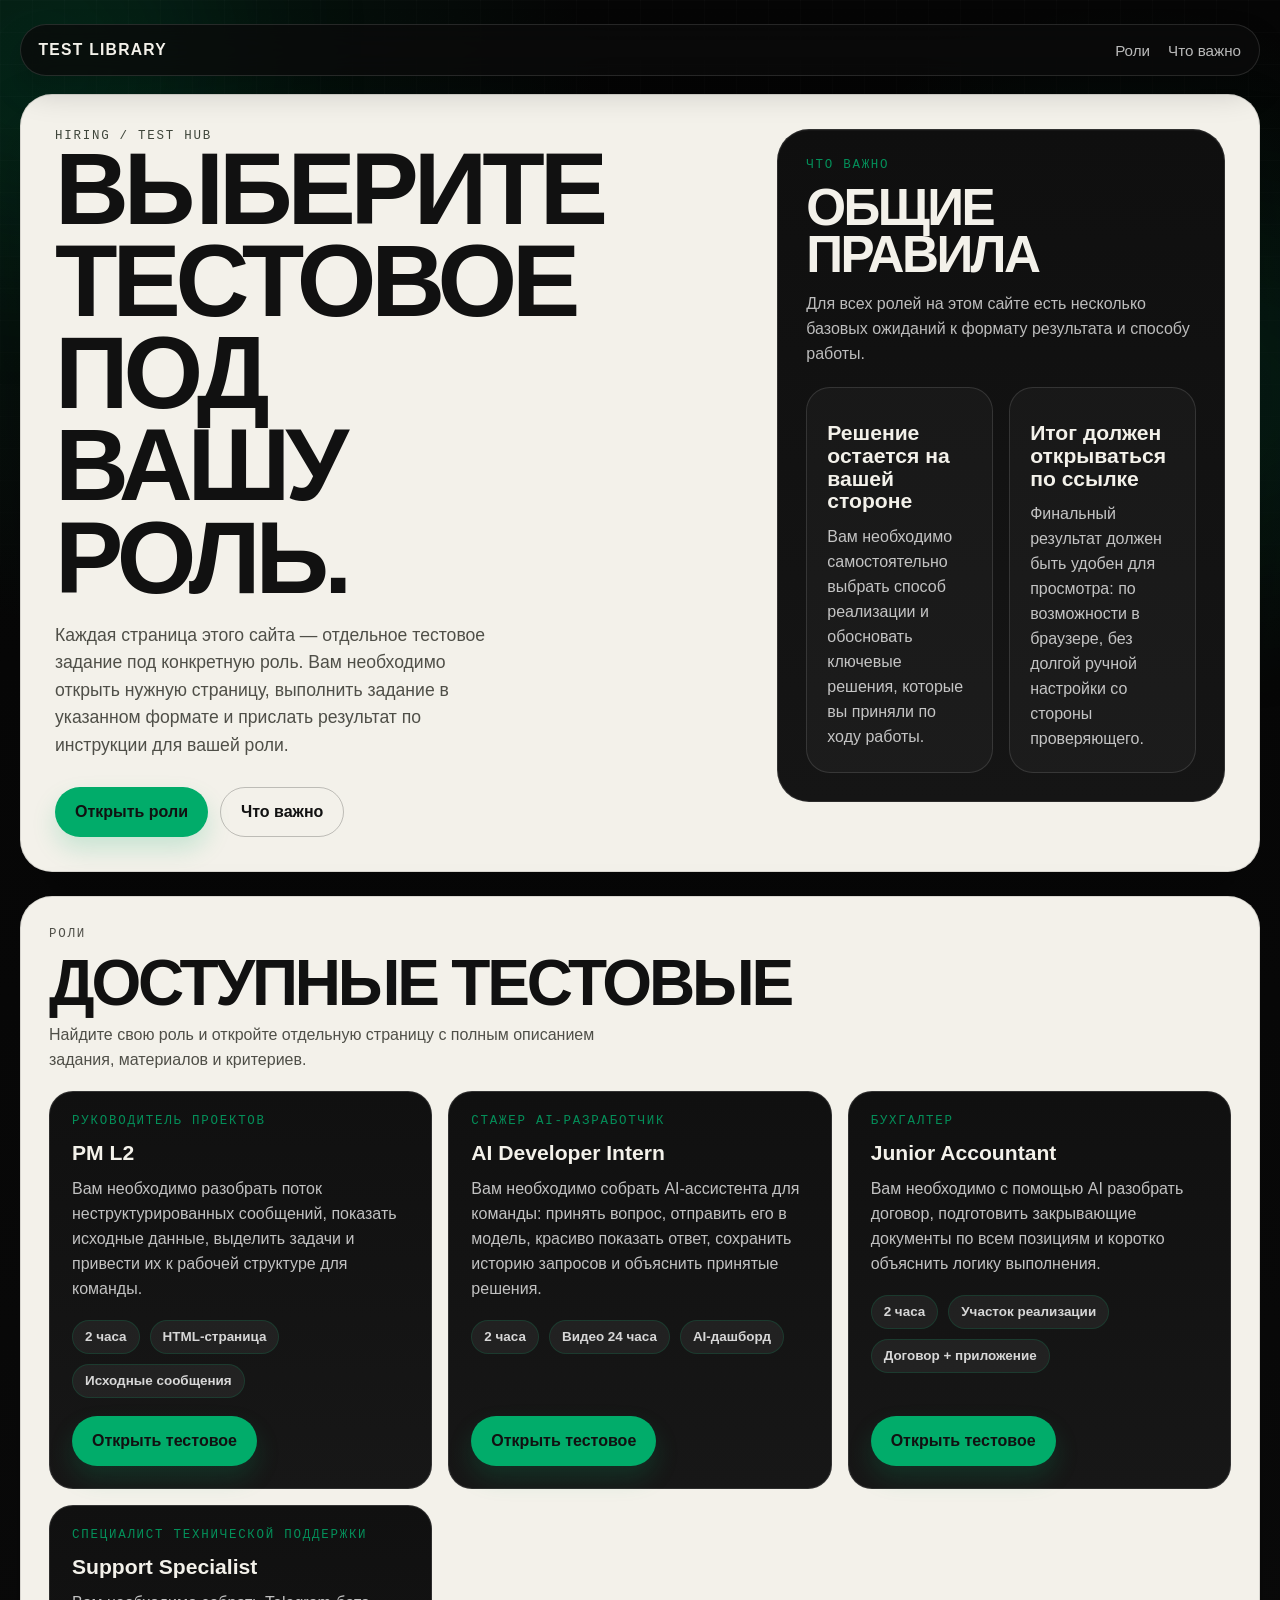
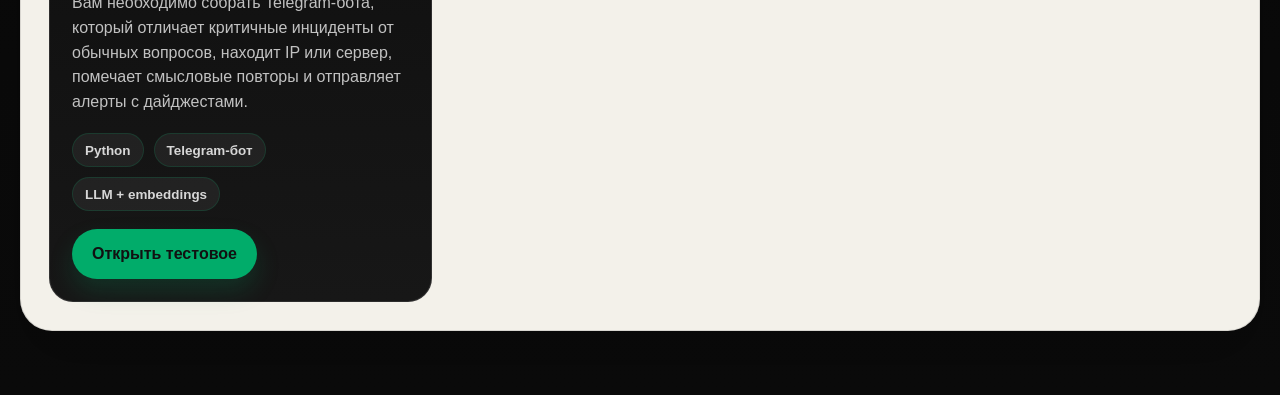
==== Тестовое для Руководителя проектов/index.html @ d26cb38a "Add support specialist test task" ====
<!DOCTYPE html>
<html lang="ru">
  <head>
    <meta charset="UTF-8" />
    <meta name="viewport" content="width=device-width, initial-scale=1.0" />
    <meta
      name="robots"
      content="noindex, nofollow, noarchive, nosnippet, noimageindex"
    />
    <meta
      name="googlebot"
      content="noindex, nofollow, noarchive, nosnippet, noimageindex"
    />
    <title>Тестовые задания</title>
    <link rel="stylesheet" href="./styles.css" />
  </head>
  <body>
    <div class="background-orb orb-left"></div>
    <div class="background-orb orb-right"></div>

    <main class="page">
      <header class="topbar">
        <a class="brand" href="./index.html">
          <span class="brand-text">Test Library</span>
        </a>
        <nav class="topnav">
          <a href="#roles">Роли</a>
          <a href="#notes">Что важно</a>
        </nav>
      </header>

      <section id="top" class="hero home-hero">
        <div class="hero-copy">
          <p class="eyebrow">Hiring / Test Hub</p>
          <h1 class="hero-title-balance">Выберите тестовое под вашу роль.</h1>
          <p class="lead">
            Каждая страница этого сайта — отдельное тестовое задание под
            конкретную роль. Вам необходимо открыть нужную страницу, выполнить
            задание в указанном формате и прислать результат по инструкции для
            вашей роли.
          </p>

          <div class="hero-actions">
            <a class="button button-primary" href="#roles">Открыть роли</a>
            <a class="button button-secondary" href="#notes">Что важно</a>
          </div>
        </div>

        <aside id="notes" class="hero-board home-rules">
          <div class="home-rules-shell">
            <p class="eyebrow">Что важно</p>
            <h2>Общие правила</h2>
            <p class="home-rules-copy">
              Для всех ролей на этом сайте есть несколько базовых ожиданий к
              формату результата и способу работы.
            </p>

            <div class="note-grid home-rules-grid">
              <article class="note-card home-rules-card">
                <h3>Решение остается на вашей стороне</h3>
                <p>
                  Вам необходимо самостоятельно выбрать способ реализации и
                  обосновать ключевые решения, которые вы приняли по ходу
                  работы.
                </p>
              </article>
              <article class="note-card home-rules-card">
                <h3>Итог должен открываться по ссылке</h3>
                <p>
                  Финальный результат должен быть удобен для просмотра: по
                  возможности в браузере, без долгой ручной настройки со
                  стороны проверяющего.
                </p>
              </article>
            </div>
          </div>
        </aside>
      </section>

      <section id="roles" class="section-shell">
        <div class="section-copy">
          <p class="eyebrow">Роли</p>
          <h2>Доступные тестовые</h2>
          <p>
            Найдите свою роль и откройте отдельную страницу с полным описанием
            задания, материалов и критериев.
          </p>
        </div>

        <div class="collection-grid">
          <article class="role-card">
            <p class="panel-kicker">Руководитель проектов</p>
            <h3>PM L2</h3>
            <p class="role-copy">
              Вам необходимо разобрать поток неструктурированных сообщений,
              показать исходные данные, выделить задачи и привести их к рабочей
              структуре для команды.
            </p>
            <div class="role-meta">
              <span class="role-chip">2 часа</span>
              <span class="role-chip">HTML-страница</span>
              <span class="role-chip">Исходные сообщения</span>
            </div>
            <div class="role-links">
              <a class="button button-primary" href="./project-manager.html">
                Открыть тестовое
              </a>
            </div>
          </article>

          <article class="role-card">
            <p class="panel-kicker">Стажер AI-разработчик</p>
            <h3>AI Developer Intern</h3>
            <p class="role-copy">
              Вам необходимо собрать AI-ассистента для команды: принять вопрос,
              отправить его в модель, красиво показать ответ, сохранить историю
              запросов и объяснить принятые решения.
            </p>
            <div class="role-meta">
              <span class="role-chip">2 часа</span>
              <span class="role-chip">Видео 24 часа</span>
              <span class="role-chip">AI-дашборд</span>
            </div>
            <div class="role-links">
              <a class="button button-primary" href="./ai-developer-intern.html">
                Открыть тестовое
              </a>
            </div>
          </article>

          <article class="role-card">
            <p class="panel-kicker">Бухгалтер</p>
            <h3>Junior Accountant</h3>
            <p class="role-copy">
              Вам необходимо с помощью AI разобрать договор, подготовить
              закрывающие документы по всем позициям и коротко объяснить
              логику выполнения.
            </p>
            <div class="role-meta">
              <span class="role-chip">2 часа</span>
              <span class="role-chip">Участок реализации</span>
              <span class="role-chip">Договор + приложение</span>
            </div>
            <div class="role-links">
              <a class="button button-primary" href="./accountant-junior.html">
                Открыть тестовое
              </a>
            </div>
          </article>

          <article class="role-card">
            <p class="panel-kicker">Специалист технической поддержки</p>
            <h3>Support Specialist</h3>
            <p class="role-copy">
              Вам необходимо собрать Telegram-бота, который отличает критичные
              инциденты от обычных вопросов, находит IP или сервер, помечает
              смысловые повторы и отправляет алерты с дайджестами.
            </p>
            <div class="role-meta">
              <span class="role-chip">Python</span>
              <span class="role-chip">Telegram-бот</span>
              <span class="role-chip">LLM + embeddings</span>
            </div>
            <div class="role-links">
              <a class="button button-primary" href="./support-specialist.html">
                Открыть тестовое
              </a>
            </div>
          </article>
        </div>
      </section>

    </main>
  </body>
</html>
---- Тестовое для Руководителя проектов/styles.css ----
:root {
  --bg: #070707;
  --bg-soft: #101010;
  --surface: #f3f1ea;
  --surface-strong: #fffdf8;
  --ink: #111111;
  --muted: #4f4f48;
  --line: rgba(17, 17, 17, 0.12);
  --line-strong: rgba(17, 17, 17, 0.24);
  --green: #01ac6a;
  --green-strong: #018f58;
  --green-soft: rgba(1, 172, 106, 0.14);
  --green-ink: #041911;
  --dark-card: #111111;
  --dark-card-2: #181818;
  --dark-line: rgba(255, 255, 255, 0.12);
  --dark-muted: rgba(255, 255, 255, 0.72);
  --shadow: 0 28px 60px rgba(0, 0, 0, 0.22);
  --radius-xl: 32px;
  --radius-lg: 24px;
  --radius-md: 18px;
  --font-sans: "Avenir Next Condensed", "Avenir Next", "Helvetica Neue", sans-serif;
  --font-display: "Arial Narrow", "Avenir Next Condensed", "Helvetica Neue", sans-serif;
  --font-mono: "SFMono-Regular", "SF Mono", Menlo, Consolas, monospace;
}

* {
  box-sizing: border-box;
}

html {
  scroll-behavior: smooth;
}

body {
  position: relative;
  margin: 0;
  overflow-x: hidden;
  font-family: var(--font-sans);
  color: var(--surface);
  background:
    radial-gradient(circle at 10% 8%, rgba(1, 172, 106, 0.12), transparent 22%),
    radial-gradient(circle at 88% 18%, rgba(1, 172, 106, 0.1), transparent 18%),
    linear-gradient(180deg, #050505 0%, #0b0b0b 100%);
}

body::before {
  content: "";
  position: fixed;
  inset: 0;
  background-image:
    linear-gradient(rgba(255, 255, 255, 0.03) 1px, transparent 1px),
    linear-gradient(90deg, rgba(255, 255, 255, 0.03) 1px, transparent 1px);
  background-size: 32px 32px;
  mask-image: linear-gradient(180deg, rgba(0, 0, 0, 0.55), transparent 95%);
  pointer-events: none;
}

.background-orb {
  position: fixed;
  z-index: 0;
  width: 360px;
  height: 360px;
  border-radius: 50%;
  filter: blur(90px);
  pointer-events: none;
  opacity: 0.55;
}

.orb-left {
  top: -120px;
  left: -140px;
  background: rgba(1, 172, 106, 0.22);
}

.orb-right {
  right: -120px;
  top: 220px;
  background: rgba(1, 172, 106, 0.14);
}

.page {
  position: relative;
  z-index: 1;
  width: min(1240px, calc(100% - 32px));
  margin: 0 auto;
  padding: 24px 0 64px;
}

.topbar {
  display: flex;
  align-items: center;
  justify-content: space-between;
  gap: 20px;
  padding: 16px 18px;
  position: sticky;
  top: 16px;
  z-index: 5;
  border: 1px solid var(--dark-line);
  border-radius: 999px;
  background: rgba(10, 10, 10, 0.8);
  backdrop-filter: blur(14px);
  box-shadow: 0 16px 32px rgba(0, 0, 0, 0.18);
}

.brand {
  display: inline-flex;
  align-items: center;
  gap: 10px;
  color: var(--surface);
  text-decoration: none;
  font-weight: 800;
  font-size: 0.98rem;
  letter-spacing: 0.08em;
  text-transform: uppercase;
}

.brand-text {
  white-space: nowrap;
}

.topnav {
  display: flex;
  flex-wrap: wrap;
  gap: 18px;
}

.topnav a {
  color: rgba(255, 255, 255, 0.72);
  text-decoration: none;
  font-size: 0.95rem;
}

.topnav a:hover {
  color: var(--surface);
}

.home-hero {
  grid-template-columns: minmax(0, 1.02fr) minmax(340px, 0.98fr);
  align-items: start;
}

.home-hero .hero-copy {
  max-width: 760px;
}

.home-hero h1 {
  max-width: 10ch;
  font-size: clamp(3rem, 5.2vw, 5rem);
  line-height: 0.95;
}

.home-hero .lead {
  max-width: 46ch;
}

.home-rules {
  align-content: start;
}

.home-rules-shell {
  padding: 28px;
  border-radius: var(--radius-xl);
  border: 1px solid var(--dark-line);
  background: linear-gradient(180deg, #0f0f0f, #151515);
  color: var(--surface);
  box-shadow: inset 0 1px 0 rgba(255, 255, 255, 0.03);
}

.home-rules-shell .eyebrow {
  color: rgba(1, 172, 106, 0.82);
}

.home-rules-shell h2 {
  margin: 12px 0 0;
  font-family: var(--font-display);
  font-size: clamp(2.4rem, 4vw, 4rem);
  line-height: 0.92;
  letter-spacing: -0.05em;
  text-transform: uppercase;
}

.home-rules-copy {
  max-width: 44ch;
  margin: 14px 0 0;
  color: rgba(255, 255, 255, 0.72);
  line-height: 1.56;
}

.home-rules-grid {
  grid-template-columns: 1fr;
  margin-top: 20px;
}

.home-rules-card {
  min-height: 0;
}

.ai-hero {
  grid-template-columns: minmax(0, 1.08fr) minmax(320px, 0.92fr);
  align-items: start;
}

.accountant-hero {
  grid-template-columns: 1fr;
  align-items: start;
}

.pm-hero {
  grid-template-columns: minmax(0, 1.08fr) minmax(320px, 0.92fr);
  align-items: start;
}

.pm-hero .hero-copy {
  max-width: 860px;
}

.pm-hero h1 {
  max-width: 8.5ch;
  font-size: clamp(3.4rem, 7vw, 5.9rem);
}

.pm-hero .lead {
  max-width: 54ch;
}

.pm-hero .hero-board {
  align-content: start;
}

.ai-hero .hero-copy {
  max-width: 860px;
}

.accountant-hero .hero-copy {
  max-width: 980px;
}

.ai-hero h1 {
  max-width: 11ch;
  font-size: clamp(3.4rem, 7vw, 5.8rem);
}

.accountant-hero h1 {
  max-width: 10.5ch;
  font-size: clamp(3.3rem, 6.8vw, 5.7rem);
}

.ai-hero .lead {
  max-width: 54ch;
}

.accountant-hero .lead {
  max-width: 60ch;
}

.ai-hero .hero-board {
  align-content: start;
}

.hero,
.section-shell {
  border-radius: var(--radius-xl);
  border: 1px solid var(--line);
  background: var(--surface);
  color: var(--ink);
  box-shadow: var(--shadow);
}

.hero {
  display: grid;
  grid-template-columns: minmax(0, 1.22fr) minmax(300px, 0.78fr);
  gap: 22px;
  padding: 34px;
  margin-top: 18px;
}

.eyebrow,
.panel-kicker,
.metric-label,
.issue-index,
.board-label {
  margin: 0;
  font-family: var(--font-mono);
  font-size: 0.78rem;
  letter-spacing: 0.14em;
  text-transform: uppercase;
  color: #3f463b;
}

.hero h1,
.section-copy h2,
.board-card h2 {
  margin: 0;
  font-family: var(--font-display);
  font-weight: 900;
  letter-spacing: -0.05em;
  text-wrap: balance;
}

.hero h1 {
  max-width: 9ch;
  font-size: clamp(3.7rem, 8vw, 6.6rem);
  line-height: 0.9;
  text-transform: uppercase;
}

.hero-title-balance {
  text-wrap: balance;
}

.hero-title-balance br {
  display: block;
}

.nowrap {
  white-space: nowrap;
}

.lead,
.section-copy p,
.board-copy,
.metric-copy,
.issue-copy,
.flow-copy,
.message-card p {
  color: var(--muted);
  line-height: 1.56;
}

.lead {
  max-width: 58ch;
  margin: 18px 0 0;
  font-size: 1.1rem;
}

.hero-actions {
  display: flex;
  flex-wrap: wrap;
  gap: 12px;
  margin-top: 28px;
}

.button {
  display: inline-flex;
  align-items: center;
  justify-content: center;
  min-height: 50px;
  padding: 0 20px;
  border-radius: 999px;
  text-decoration: none;
  font-weight: 800;
  transition: transform 160ms ease, background 160ms ease, color 160ms ease;
}

.button:hover {
  transform: translateY(-1px);
}

.button-primary {
  background: var(--green);
  color: var(--ink);
  box-shadow: 0 12px 24px rgba(1, 172, 106, 0.18);
}

.button-secondary {
  border: 1px solid var(--line-strong);
  color: var(--ink);
  background: transparent;
}

.hero-metrics {
  display: grid;
  grid-template-columns: repeat(3, minmax(0, 1fr));
  gap: 12px;
  margin-top: 28px;
}

.metric-card {
  min-height: 148px;
  padding: 16px;
  border-radius: var(--radius-lg);
  border: 1px solid var(--dark-line);
  background: linear-gradient(180deg, var(--dark-card) 0%, var(--dark-card-2) 100%);
  color: var(--surface);
}

.metric-label {
  color: rgba(255, 255, 255, 0.52);
}

.metric-value {
  margin: 12px 0 0;
  font-family: var(--font-display);
  font-size: 2.6rem;
  line-height: 1;
  letter-spacing: -0.05em;
}

.metric-copy {
  margin: 12px 0 0;
  color: var(--dark-muted);
  font-size: 0.95rem;
}

.hero-board,
.board-stack {
  display: grid;
  gap: 14px;
}

.board-card {
  padding: 20px;
  border-radius: var(--radius-lg);
  border: 1px solid var(--line);
  background: var(--surface-strong);
}

.board-card h2 {
  margin-top: 12px;
  font-size: clamp(1.8rem, 3vw, 2.4rem);
  line-height: 0.98;
}

.board-card-accent {
  border-color: rgba(1, 172, 106, 0.4);
  background:
    linear-gradient(180deg, rgba(1, 172, 106, 0.22), rgba(1, 172, 106, 0.04)),
    var(--surface-strong);
}

.board-card-inverse {
  border-color: var(--dark-line);
  background: linear-gradient(180deg, #111111, #181818);
  color: var(--surface);
}

.board-card-inverse .board-label {
  color: rgba(1, 172, 106, 0.84);
}

.board-card-inverse .board-copy {
  color: rgba(255, 255, 255, 0.82);
}

.board-copy-strong {
  margin: 12px 0 0;
  font-size: 1.08rem;
}

.section-shell {
  margin-top: 24px;
  padding: 28px;
}

.section-copy {
  display: grid;
  gap: 10px;
  margin-bottom: 18px;
}

.section-copy h2 {
  font-size: clamp(2.4rem, 5vw, 4.4rem);
  line-height: 0.92;
  text-transform: uppercase;
}

.section-copy p {
  max-width: 68ch;
  margin: 0;
}

.issue-grid,
.flow-grid,
.message-list {
  display: grid;
  gap: 16px;
}

.issue-grid {
  grid-template-columns: repeat(2, minmax(0, 1fr));
}

.collection-grid,
.capability-grid,
.stack-grid,
.score-grid,
.note-grid {
  display: grid;
  gap: 16px;
}

.collection-grid {
  grid-template-columns: repeat(auto-fit, minmax(320px, 1fr));
}

.role-card {
  display: flex;
  flex-direction: column;
  min-height: 320px;
  padding: 22px;
  border-radius: var(--radius-lg);
  border: 1px solid var(--dark-line);
  background: linear-gradient(180deg, #101010, #171717);
  color: var(--surface);
}

.role-card h3,
.stack-card h3,
.note-card h3,
.score-title {
  margin: 14px 0 0;
  font-size: 1.32rem;
  line-height: 1.08;
}

.role-copy,
.stack-card p,
.note-card p,
.score-copy,
.note-list {
  margin: 12px 0 0;
  color: rgba(255, 255, 255, 0.74);
  line-height: 1.56;
}

.role-meta,
.role-links {
  display: flex;
  flex-wrap: wrap;
  gap: 10px;
}

.role-meta {
  margin-top: 18px;
}

.role-links {
  margin-top: auto;
  padding-top: 18px;
}

.role-chip {
  display: inline-flex;
  align-items: center;
  min-height: 34px;
  padding: 0 12px;
  border-radius: 999px;
  border: 1px solid rgba(1, 172, 106, 0.18);
  background: rgba(255, 255, 255, 0.06);
  color: rgba(255, 255, 255, 0.82);
  font-size: 0.84rem;
  font-weight: 700;
}

.issue-card {
  min-height: 220px;
  padding: 20px;
  border-radius: var(--radius-lg);
  border: 1px solid var(--dark-line);
  background: linear-gradient(180deg, #101010, #171717);
  color: var(--surface);
}

.issue-index {
  color: rgba(1, 172, 106, 0.9);
}

.issue-title,
.flow-title {
  margin: 14px 0 0;
  font-size: 1.18rem;
  line-height: 1.16;
}

.issue-copy {
  margin: 10px 0 0;
  color: rgba(255, 255, 255, 0.74);
}

.flow-grid {
  grid-template-columns: repeat(auto-fit, minmax(220px, 1fr));
}

.flow-card {
  min-height: 220px;
  padding: 20px;
  border-radius: var(--radius-lg);
  border: 1px solid var(--line);
  background: var(--surface-strong);
}

.flow-step {
  display: inline-flex;
  align-items: center;
  justify-content: center;
  width: 42px;
  height: 42px;
  border-radius: 999px;
  background: var(--green);
  color: var(--green-ink);
  font-weight: 900;
}

.flow-copy {
  margin: 10px 0 0;
}

.demo-shell {
  background: linear-gradient(180deg, #0f0f0f, #151515);
  border-color: var(--dark-line);
  color: var(--surface);
}

.demo-shell .eyebrow {
  color: rgba(1, 172, 106, 0.82);
}

.demo-shell .section-copy p {
  color: rgba(255, 255, 255, 0.72);
}

.demo-column {
  padding: 20px;
  border-radius: var(--radius-lg);
  border: 1px solid var(--dark-line);
  background: rgba(255, 255, 255, 0.03);
}

.dataset-card {
  display: grid;
  grid-template-columns: minmax(0, 1fr) auto;
  align-items: end;
  gap: 20px;
  margin-bottom: 16px;
  padding: 20px;
  border-radius: var(--radius-lg);
  border: 1px solid var(--dark-line);
  background: rgba(255, 255, 255, 0.04);
}

.dataset-copy {
  display: grid;
  gap: 8px;
  min-width: 0;
}

.dataset-copy h3 {
  margin: 0;
  font-size: 1.28rem;
  color: var(--surface);
}

.dataset-copy p {
  margin: 0;
}

.dataset-copy p:last-child {
  color: rgba(255, 255, 255, 0.72);
}

.dataset-links {
  display: flex;
  flex-wrap: wrap;
  gap: 12px;
  justify-content: flex-end;
}

.dataset-link {
  display: inline-flex;
  align-items: center;
  min-height: 44px;
  padding: 0 16px;
  border-radius: 999px;
  border: 1px solid rgba(1, 172, 106, 0.22);
  background: rgba(1, 172, 106, 0.12);
  color: var(--surface);
  text-decoration: none;
  font-weight: 800;
}

.dataset-link:hover {
  background: rgba(1, 172, 106, 0.22);
}

.capability-grid {
  grid-template-columns: repeat(2, minmax(0, 1fr));
}

.stack-grid,
.note-grid {
  grid-template-columns: repeat(2, minmax(0, 1fr));
}

.stack-card,
.note-card {
  min-height: 220px;
  padding: 20px;
  border-radius: var(--radius-lg);
}

.stack-card {
  border: 1px solid var(--line);
  background: var(--surface-strong);
  color: var(--ink);
}

.stack-card p {
  color: var(--muted);
}

.note-card {
  border: 1px solid var(--dark-line);
  background: rgba(255, 255, 255, 0.03);
  color: var(--surface);
}

.note-list {
  padding-left: 18px;
}

.score-grid {
  grid-template-columns: repeat(3, minmax(0, 1fr));
}

.score-card {
  min-height: 220px;
  padding: 20px;
  border-radius: var(--radius-lg);
  border: 1px solid var(--dark-line);
  background: linear-gradient(180deg, #101010, #171717);
  color: var(--surface);
}

.score-points {
  margin: 0;
  font-family: var(--font-display);
  font-size: 3rem;
  line-height: 0.95;
  letter-spacing: -0.05em;
}

.panel-head {
  padding-bottom: 14px;
  border-bottom: 1px solid rgba(255, 255, 255, 0.08);
}

.panel-kicker {
  color: rgba(1, 172, 106, 0.82);
}

.panel-head h3 {
  margin: 8px 0 0;
  font-size: 1.28rem;
  color: var(--surface);
}

.message-list {
  margin-top: 18px;
}

.message-card {
  padding: 18px;
  border-radius: var(--radius-md);
  border: 1px solid rgba(1, 172, 106, 0.14);
  background: rgba(255, 255, 255, 0.96);
  color: var(--ink);
}

.message-top {
  display: flex;
  align-items: center;
  justify-content: space-between;
  gap: 12px;
}

.message-index {
  display: inline-flex;
  align-items: center;
  justify-content: center;
  width: 34px;
  height: 34px;
  border-radius: 999px;
  background: var(--green);
  color: var(--green-ink);
  font-weight: 900;
}

.message-badge {
  display: inline-flex;
  align-items: center;
  min-height: 32px;
  padding: 0 10px;
  border-radius: 999px;
  background: rgba(1, 172, 106, 0.14);
  color: #0d5a3d;
  font-size: 0.82rem;
  font-weight: 800;
}

.message-card p {
  margin: 12px 0 0;
}

#timebox {
  position: relative;
  overflow: hidden;
}

#timebox::before {
  content: "";
  position: absolute;
  inset: 0 auto 0 0;
  width: 10px;
  background: linear-gradient(180deg, var(--green), #2bdc98);
}

@media (max-width: 1100px) {
  .hero,
  .flow-grid {
    grid-template-columns: 1fr;
  }

  .issue-grid {
    grid-template-columns: 1fr 1fr;
  }

  .collection-grid,
  .score-grid {
    grid-template-columns: 1fr 1fr;
  }

  .hero h1 {
    max-width: none;
  }
}

@media (max-width: 760px) {
  .page {
    width: min(100% - 20px, 1240px);
    padding-top: 16px;
  }

  .topbar {
    flex-direction: column;
    align-items: flex-start;
    border-radius: 28px;
  }

  .topnav {
    gap: 12px;
  }

  .hero,
  .section-shell {
    padding: 20px;
  }

  .collection-grid,
  .capability-grid,
  .stack-grid,
  .score-grid,
  .note-grid,
  .issue-grid {
    grid-template-columns: 1fr;
  }

  .dataset-card {
    grid-template-columns: 1fr;
    align-items: flex-start;
  }

  .hero-metrics,
  .flow-grid {
    grid-template-columns: 1fr;
  }

  .hero h1,
  .section-copy h2 {
    font-size: clamp(2.4rem, 11vw, 4rem);
  }

  .nowrap {
    white-space: normal;
  }
}
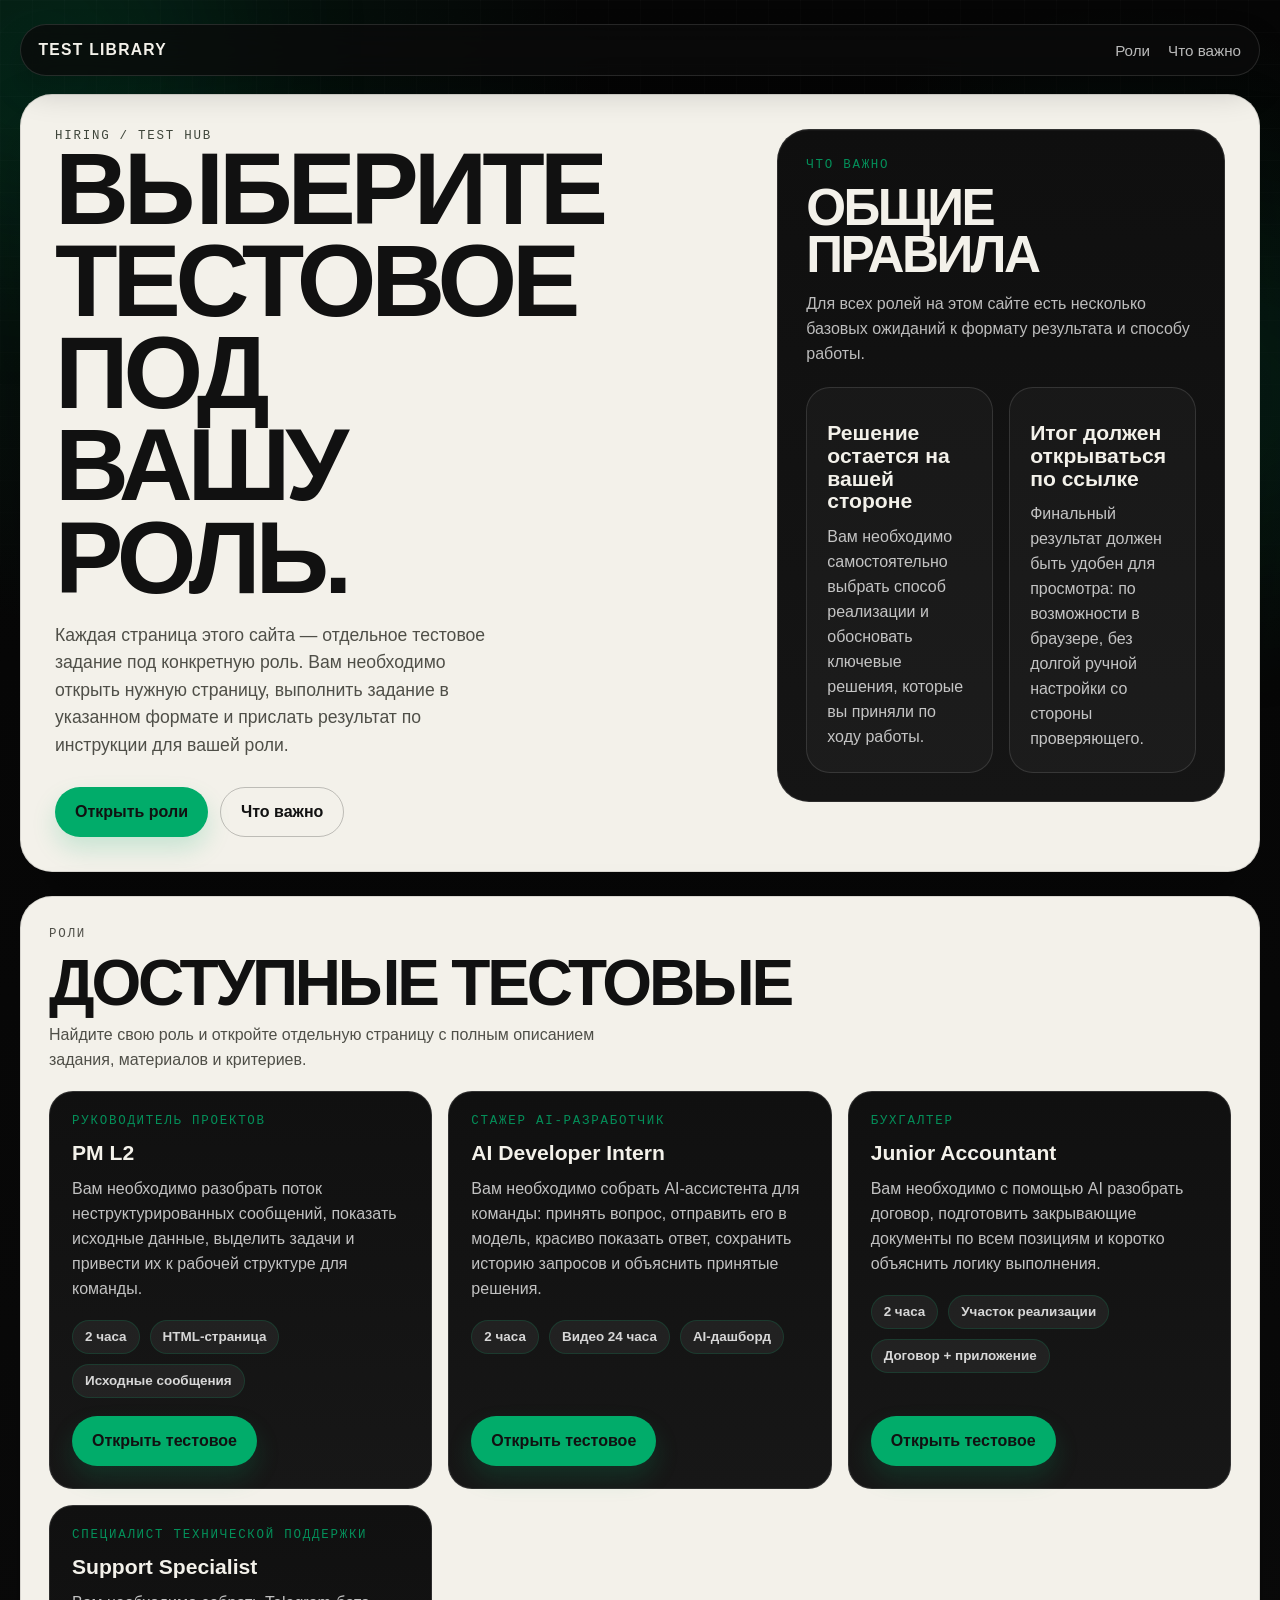
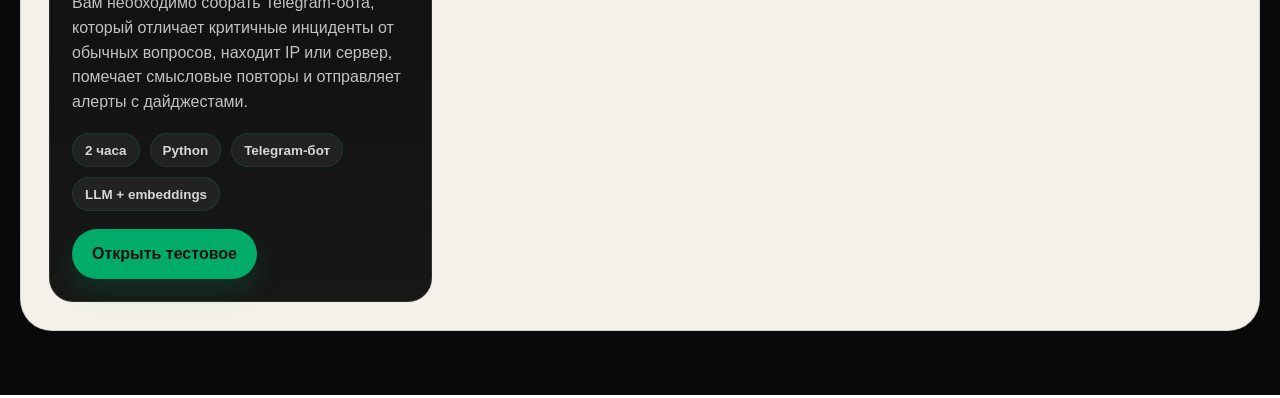
==== commit 719269b3: "Add support task timebox" ====
--- a/Тестовое для Руководителя проектов/index.html
+++ b/Тестовое для Руководителя проектов/index.html
@@ -157,6 +157,7 @@
               смысловые повторы и отправляет алерты с дайджестами.
             </p>
             <div class="role-meta">
+              <span class="role-chip">2 часа</span>
               <span class="role-chip">Python</span>
               <span class="role-chip">Telegram-бот</span>
               <span class="role-chip">LLM + embeddings</span>
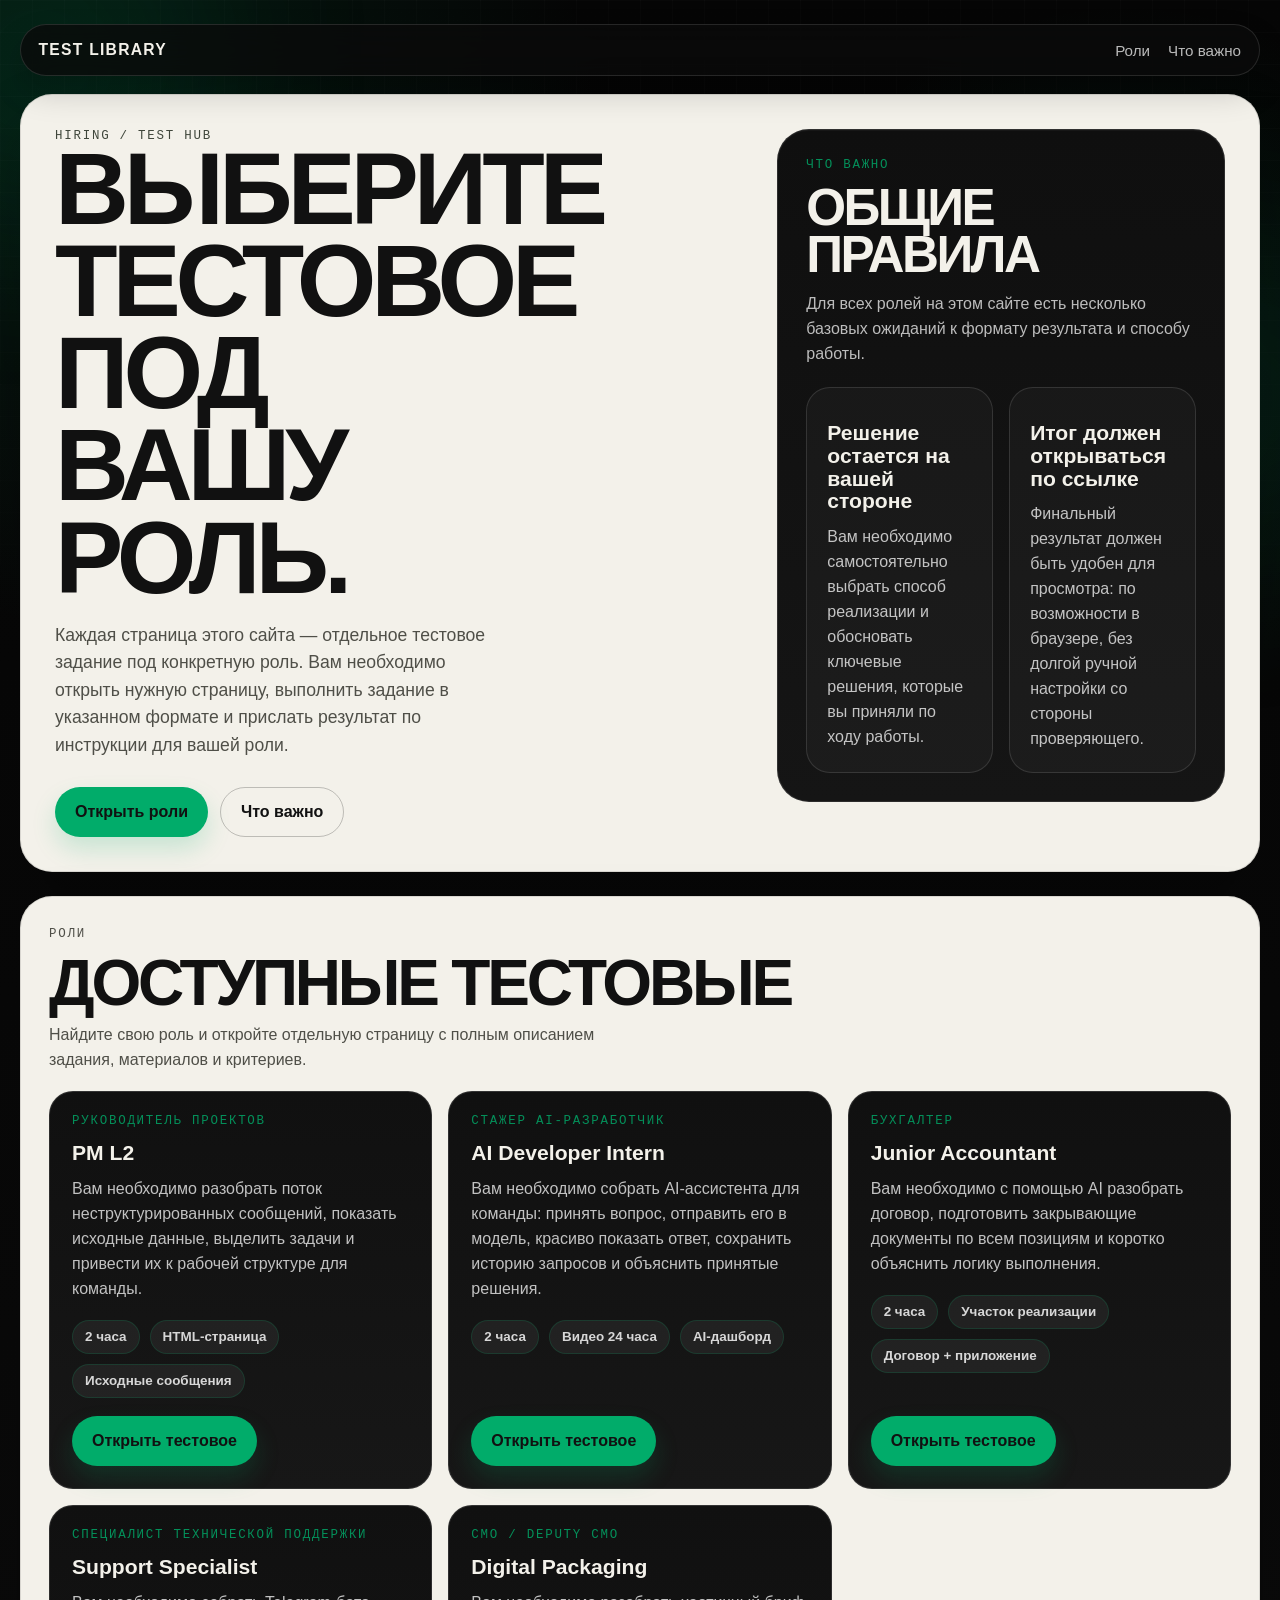
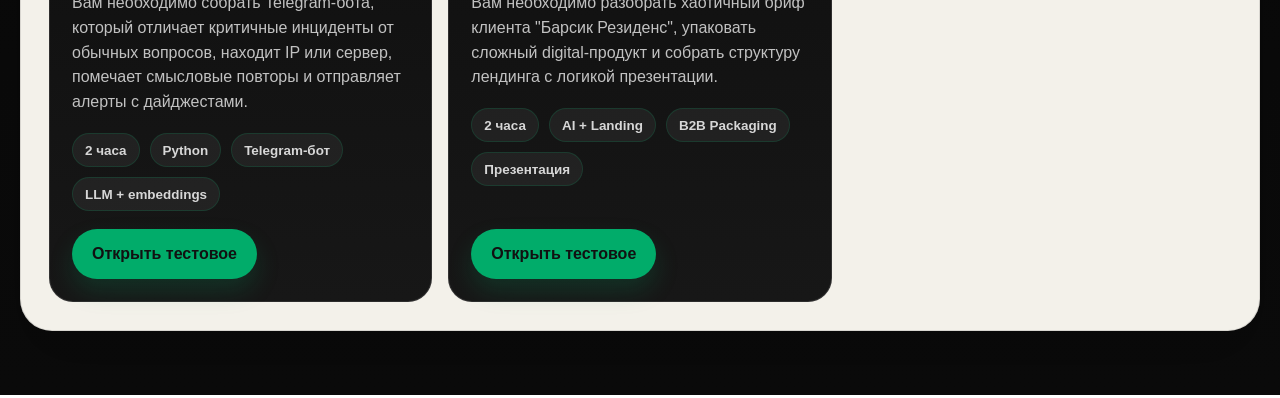
==== commit 5410a398: "Add CMO digital packaging test task" ====
--- a/Тестовое для Руководителя проектов/index.html
+++ b/Тестовое для Руководителя проектов/index.html
@@ -168,6 +168,27 @@
               </a>
             </div>
           </article>
+
+          <article class="role-card">
+            <p class="panel-kicker">CMO / Deputy CMO</p>
+            <h3>Digital Packaging</h3>
+            <p class="role-copy">
+              Вам необходимо разобрать хаотичный бриф клиента "Барсик
+              Резиденс", упаковать сложный digital-продукт и собрать структуру
+              лендинга с логикой презентации.
+            </p>
+            <div class="role-meta">
+              <span class="role-chip">2 часа</span>
+              <span class="role-chip">AI + Landing</span>
+              <span class="role-chip">B2B Packaging</span>
+              <span class="role-chip">Презентация</span>
+            </div>
+            <div class="role-links">
+              <a class="button button-primary" href="./cmo-digital-packaging.html">
+                Открыть тестовое
+              </a>
+            </div>
+          </article>
         </div>
       </section>
 
--- a/Тестовое для Руководителя проектов/styles.css
+++ b/Тестовое для Руководителя проектов/styles.css
@@ -254,6 +254,18 @@
   max-width: 60ch;
 }
 
+.cmo-hero .hero-copy {
+  max-width: 1060px;
+}
+
+.cmo-hero h1 {
+  max-width: 11ch;
+}
+
+.cmo-hero .hero-metrics {
+  grid-template-columns: repeat(2, minmax(0, 1fr));
+}
+
 .ai-hero .hero-board {
   align-content: start;
 }
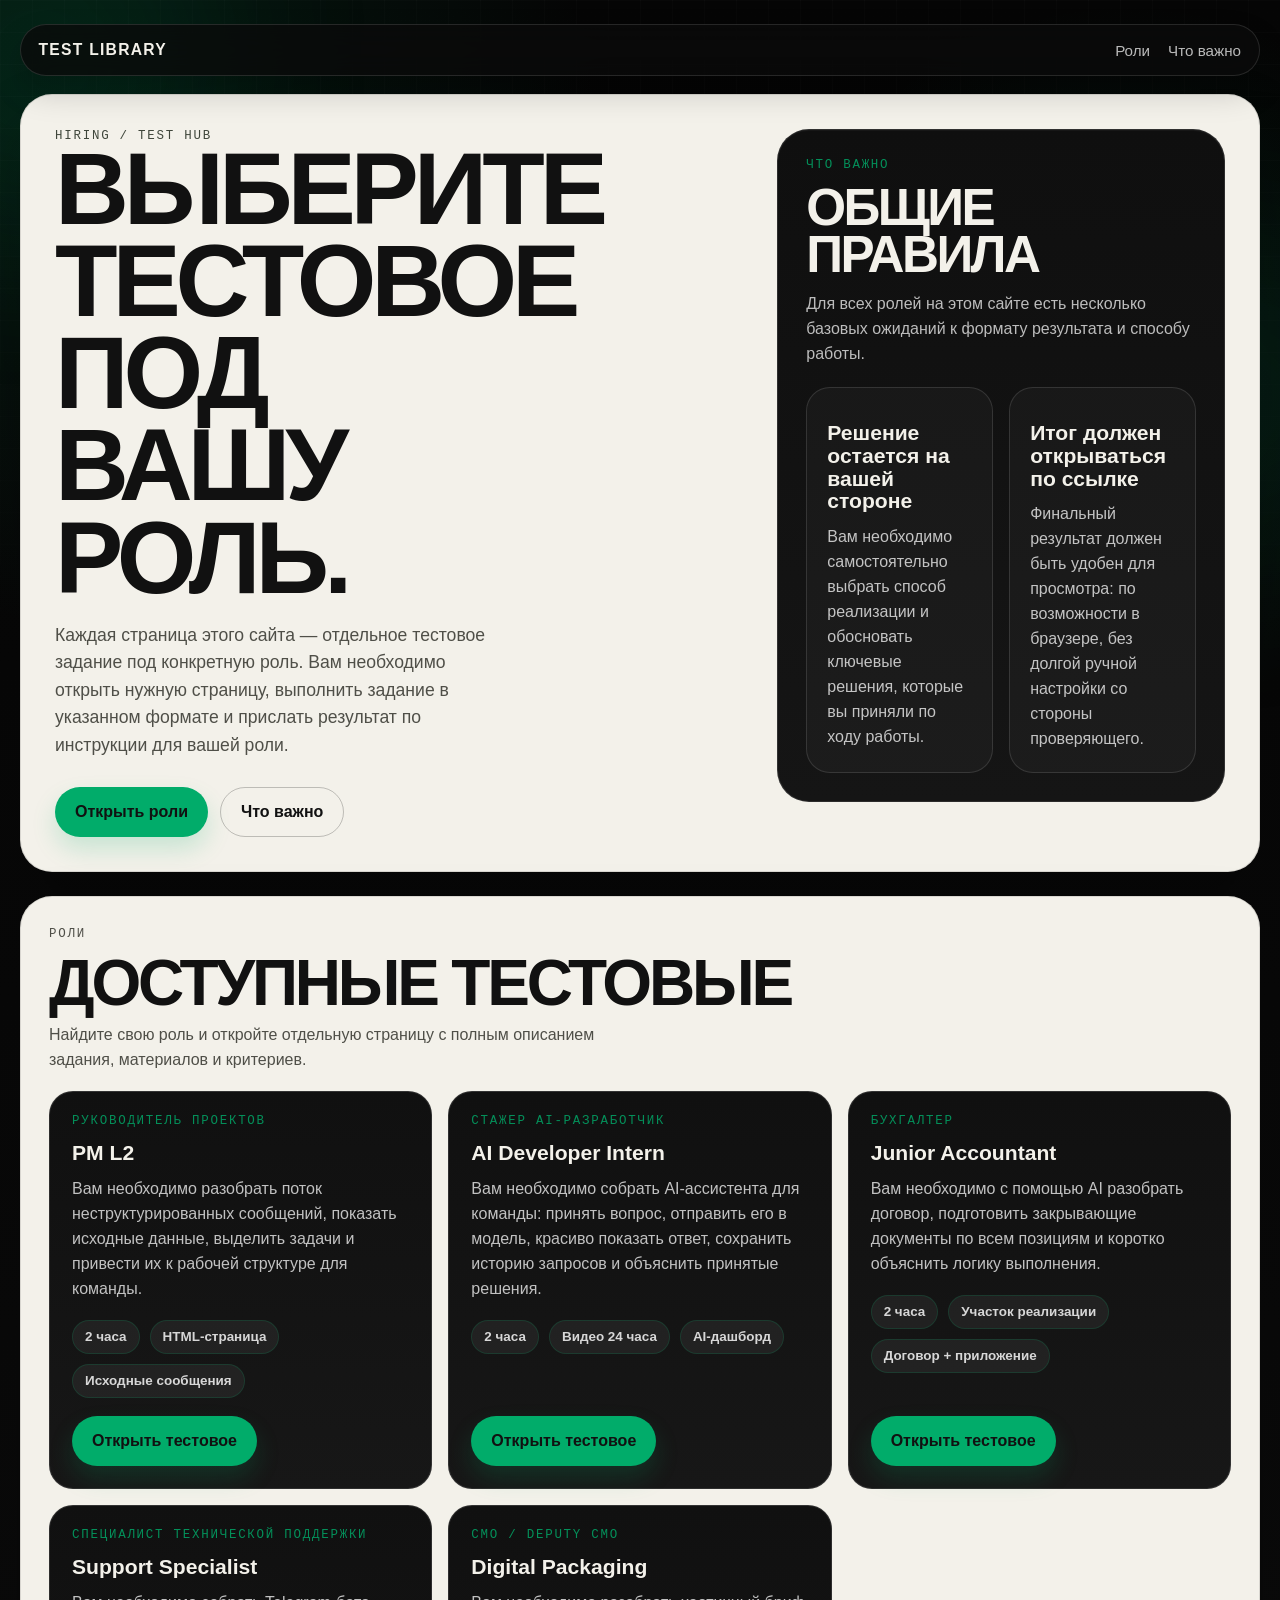
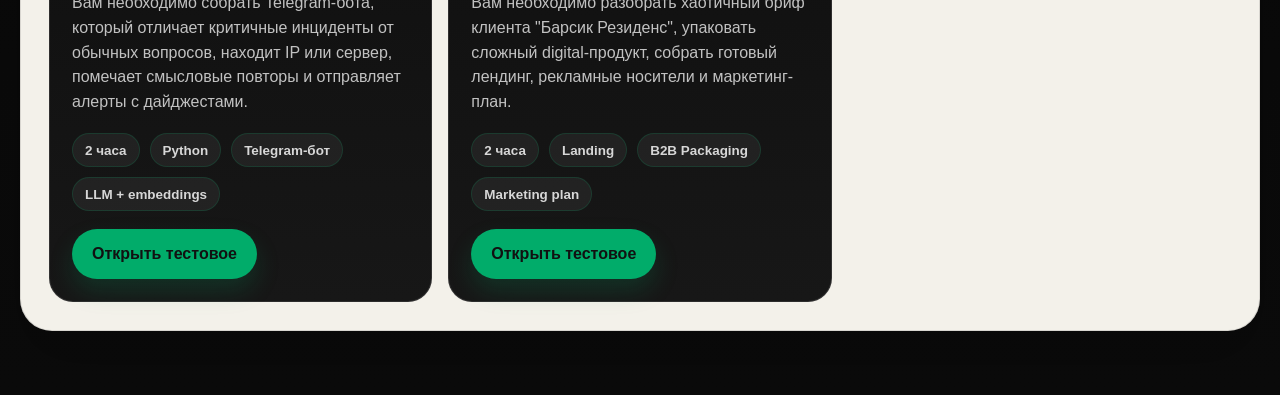
==== commit 74653872: "Refine CMO assignment outputs" ====
--- a/Тестовое для Руководителя проектов/index.html
+++ b/Тестовое для Руководителя проектов/index.html
@@ -174,14 +174,14 @@
             <h3>Digital Packaging</h3>
             <p class="role-copy">
               Вам необходимо разобрать хаотичный бриф клиента "Барсик
-              Резиденс", упаковать сложный digital-продукт и собрать структуру
-              лендинга с логикой презентации.
+              Резиденс", упаковать сложный digital-продукт, собрать готовый
+              лендинг, рекламные носители и маркетинг-план.
             </p>
             <div class="role-meta">
               <span class="role-chip">2 часа</span>
-              <span class="role-chip">AI + Landing</span>
+              <span class="role-chip">Landing</span>
               <span class="role-chip">B2B Packaging</span>
-              <span class="role-chip">Презентация</span>
+              <span class="role-chip">Marketing plan</span>
             </div>
             <div class="role-links">
               <a class="button button-primary" href="./cmo-digital-packaging.html">
--- a/Тестовое для Руководителя проектов/styles.css
+++ b/Тестовое для Руководителя проектов/styles.css
@@ -258,8 +258,11 @@
   max-width: 1060px;
 }
 
-.cmo-hero h1 {
-  max-width: 11ch;
+.cmo-hero h1,
+.hero-title-cmo {
+  max-width: 13ch;
+  font-size: clamp(3rem, 6vw, 5.4rem);
+  line-height: 0.93;
 }
 
 .cmo-hero .hero-metrics {
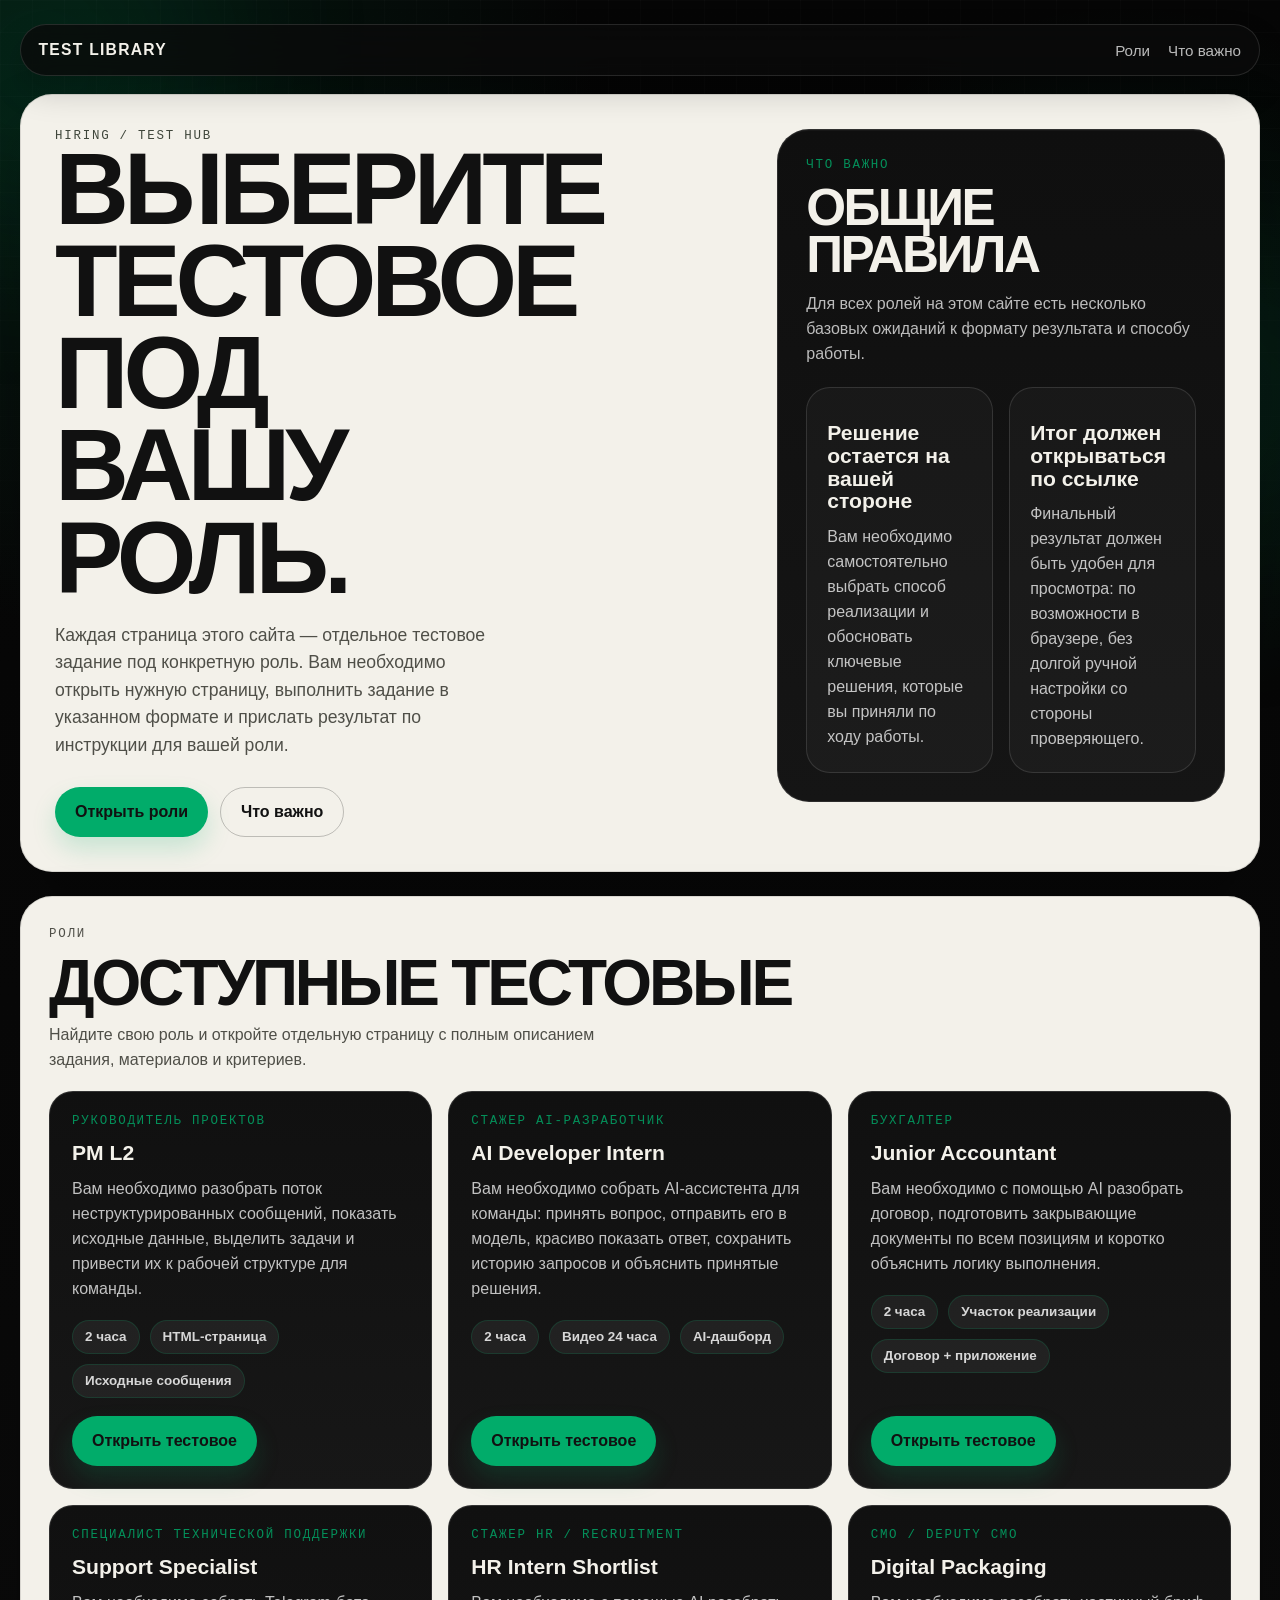
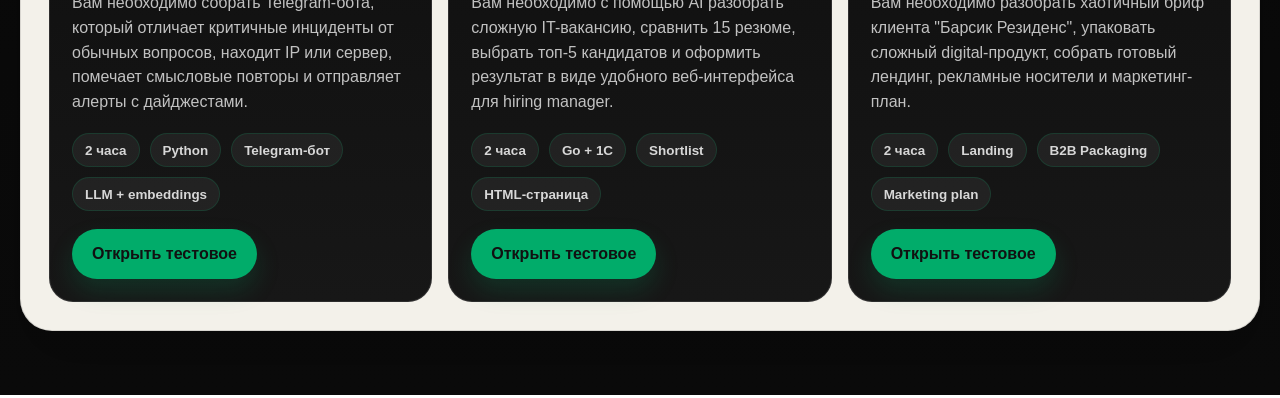
==== commit 817e1ad2: "Add HR intern recruitment test" ====
--- a/Тестовое для Руководителя проектов/index.html
+++ b/Тестовое для Руководителя проектов/index.html
@@ -169,6 +169,28 @@
             </div>
           </article>
 
+
+          <article class="role-card">
+            <p class="panel-kicker">Стажер HR / Recruitment</p>
+            <h3>HR Intern Shortlist</h3>
+            <p class="role-copy">
+              Вам необходимо с помощью AI разобрать сложную IT-вакансию,
+              сравнить 15 резюме, выбрать топ-5 кандидатов и оформить результат
+              в виде удобного веб-интерфейса для hiring manager.
+            </p>
+            <div class="role-meta">
+              <span class="role-chip">2 часа</span>
+              <span class="role-chip">Go + 1С</span>
+              <span class="role-chip">Shortlist</span>
+              <span class="role-chip">HTML-страница</span>
+            </div>
+            <div class="role-links">
+              <a class="button button-primary" href="./hr-intern-recruitment.html">
+                Открыть тестовое
+              </a>
+            </div>
+          </article>
+
           <article class="role-card">
             <p class="panel-kicker">CMO / Deputy CMO</p>
             <h3>Digital Packaging</h3>
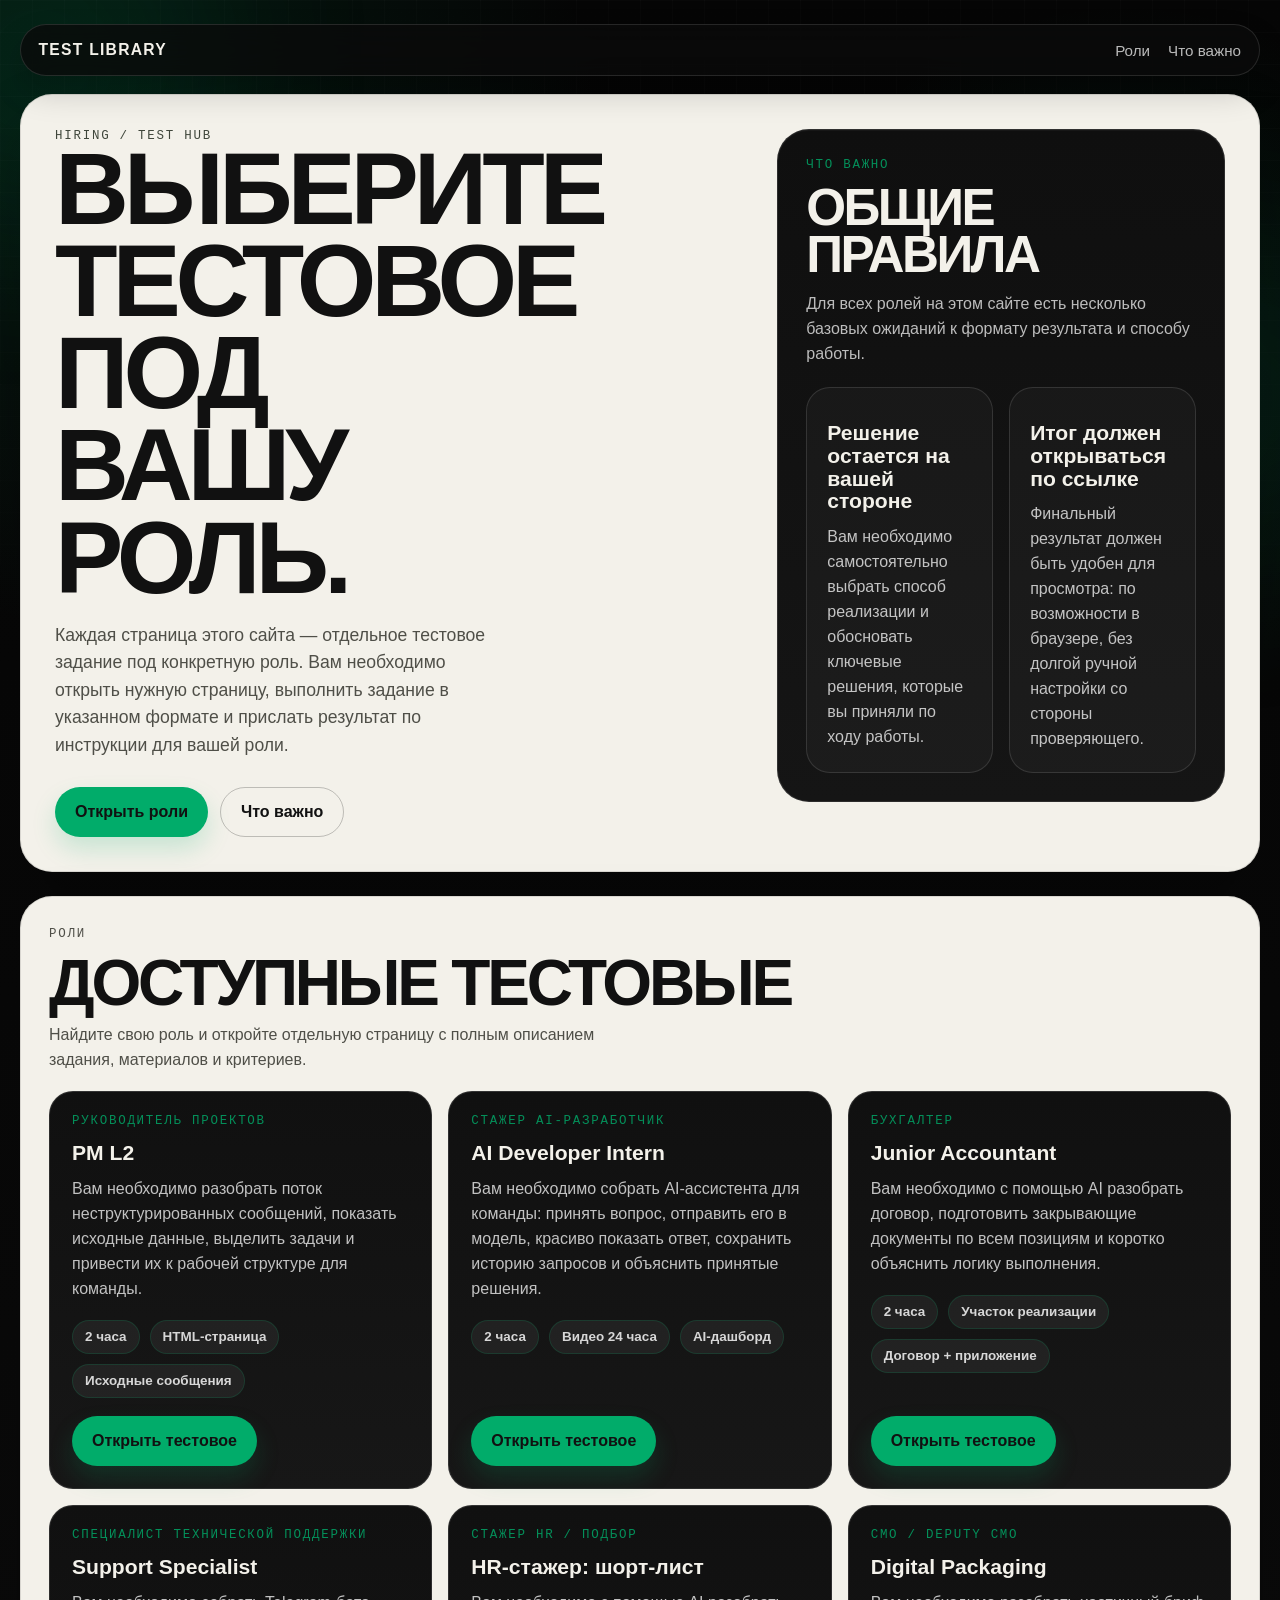
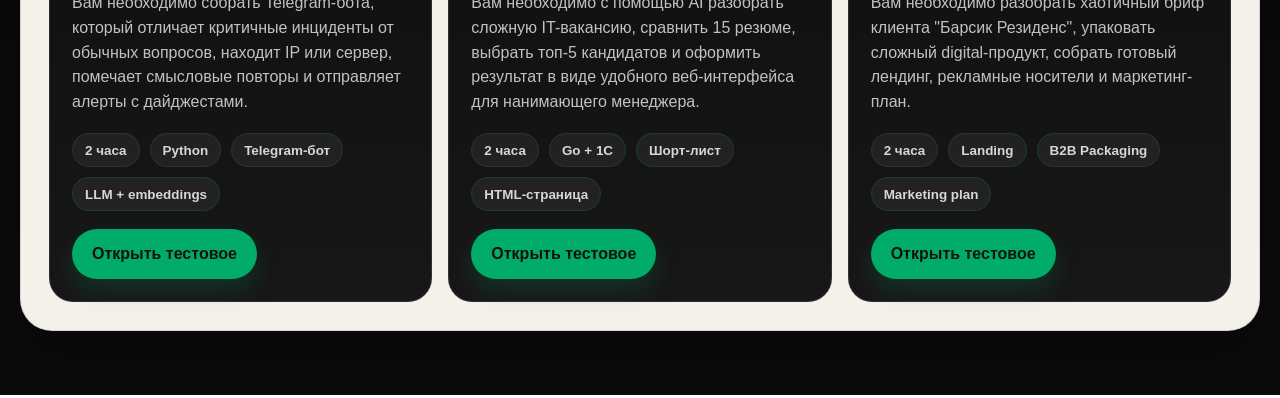
==== commit b953fe1d: "Fix HR intern test layout and wording" ====
--- a/Тестовое для Руководителя проектов/index.html
+++ b/Тестовое для Руководителя проектов/index.html
@@ -171,17 +171,17 @@
 
 
           <article class="role-card">
-            <p class="panel-kicker">Стажер HR / Recruitment</p>
-            <h3>HR Intern Shortlist</h3>
+            <p class="panel-kicker">Стажер HR / подбор</p>
+            <h3>HR-стажер: шорт-лист</h3>
             <p class="role-copy">
               Вам необходимо с помощью AI разобрать сложную IT-вакансию,
               сравнить 15 резюме, выбрать топ-5 кандидатов и оформить результат
-              в виде удобного веб-интерфейса для hiring manager.
+              в виде удобного веб-интерфейса для нанимающего менеджера.
             </p>
             <div class="role-meta">
               <span class="role-chip">2 часа</span>
               <span class="role-chip">Go + 1С</span>
-              <span class="role-chip">Shortlist</span>
+              <span class="role-chip">Шорт-лист</span>
               <span class="role-chip">HTML-страница</span>
             </div>
             <div class="role-links">
--- a/Тестовое для Руководителя проектов/styles.css
+++ b/Тестовое для Руководителя проектов/styles.css
@@ -899,3 +899,49 @@
     white-space: normal;
   }
 }
+
+
+.hr-hero .hero-copy {
+  max-width: 1120px;
+}
+
+.hr-hero h1,
+.hr-hero-title {
+  max-width: 13.5ch;
+  font-size: clamp(3rem, 5.4vw, 5.1rem);
+  line-height: 0.96;
+  letter-spacing: -0.055em;
+}
+
+.hr-task-grid {
+  grid-template-columns: repeat(2, minmax(360px, 1fr));
+}
+
+.hr-task-grid .flow-card {
+  min-height: 0;
+}
+
+.hr-task-grid .flow-card h3 {
+  max-width: 18ch;
+}
+
+.hr-task-grid .flow-card p {
+  max-width: 38ch;
+}
+
+@media (max-width: 900px) {
+  .hr-hero h1,
+  .hr-hero-title {
+    max-width: 11ch;
+    font-size: clamp(2.65rem, 11vw, 4.2rem);
+  }
+
+  .hr-task-grid {
+    grid-template-columns: 1fr;
+  }
+
+  .hr-task-grid .flow-card h3,
+  .hr-task-grid .flow-card p {
+    max-width: none;
+  }
+}
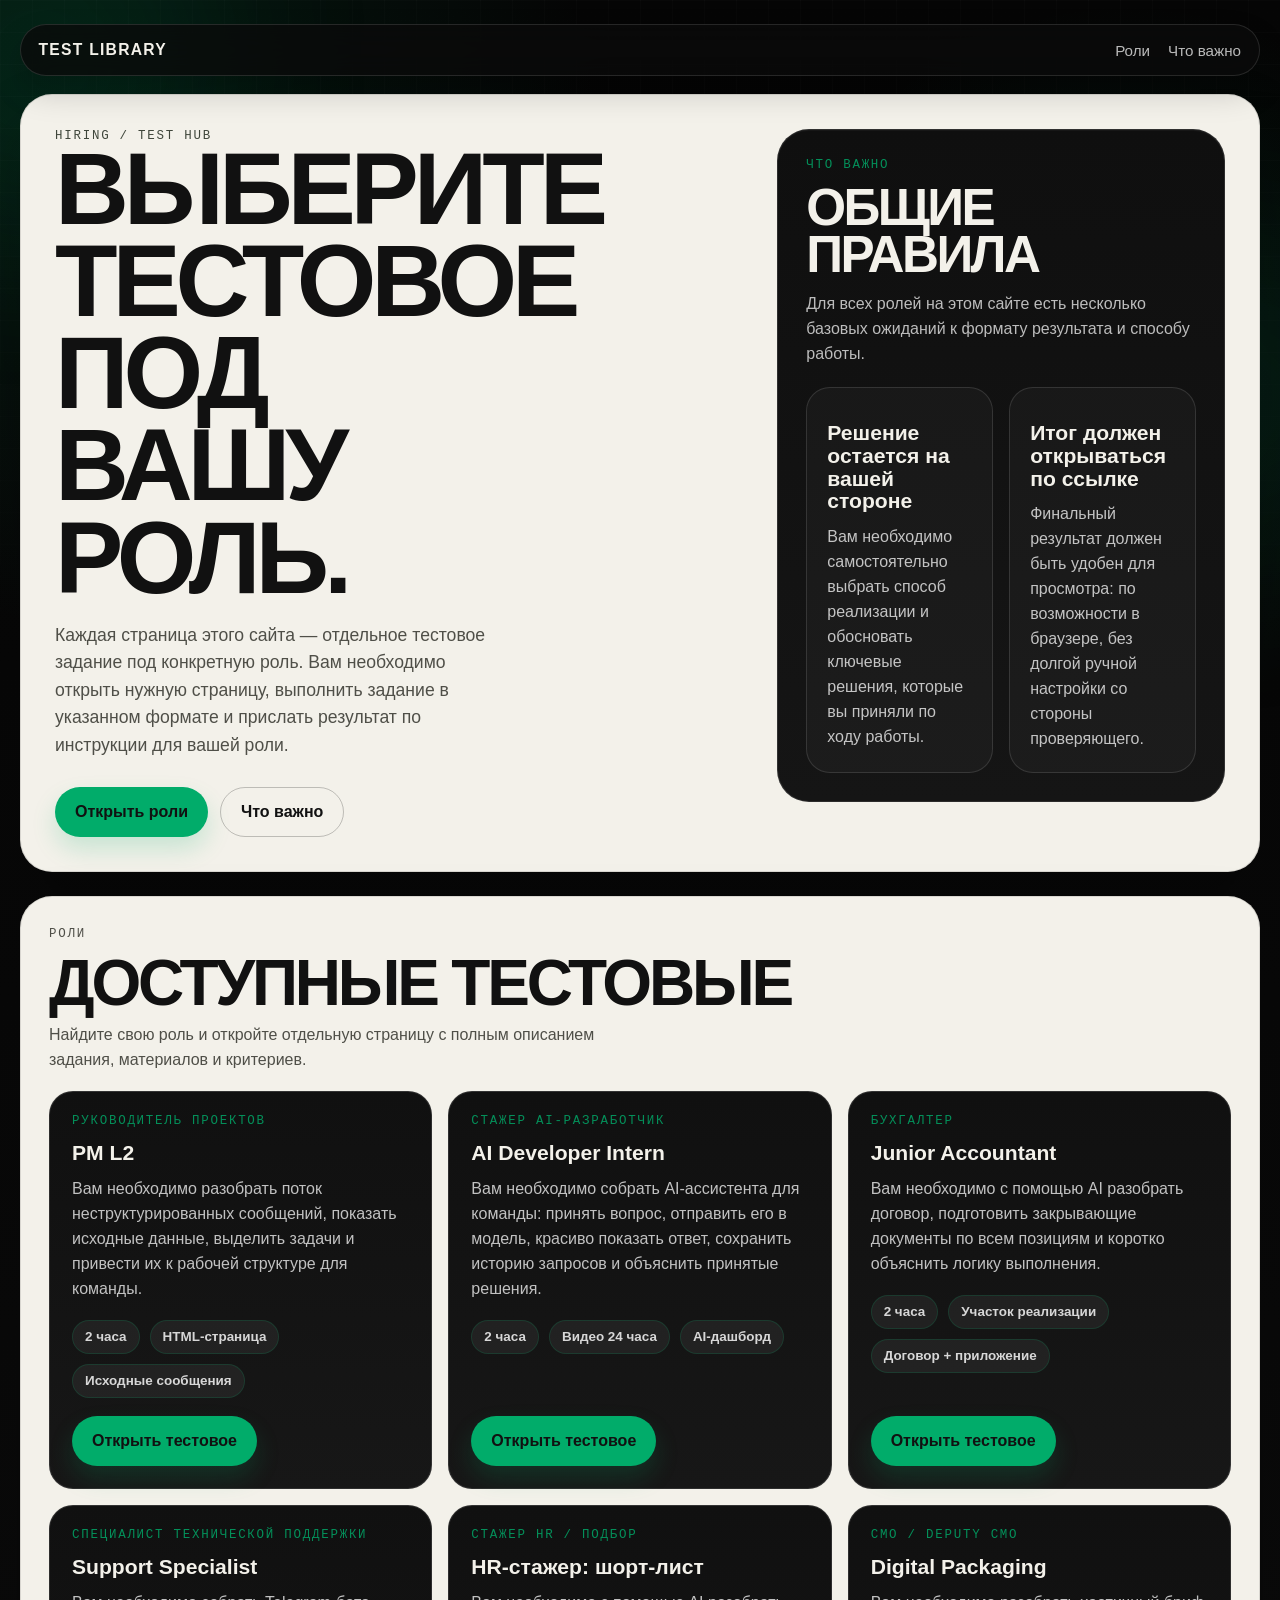
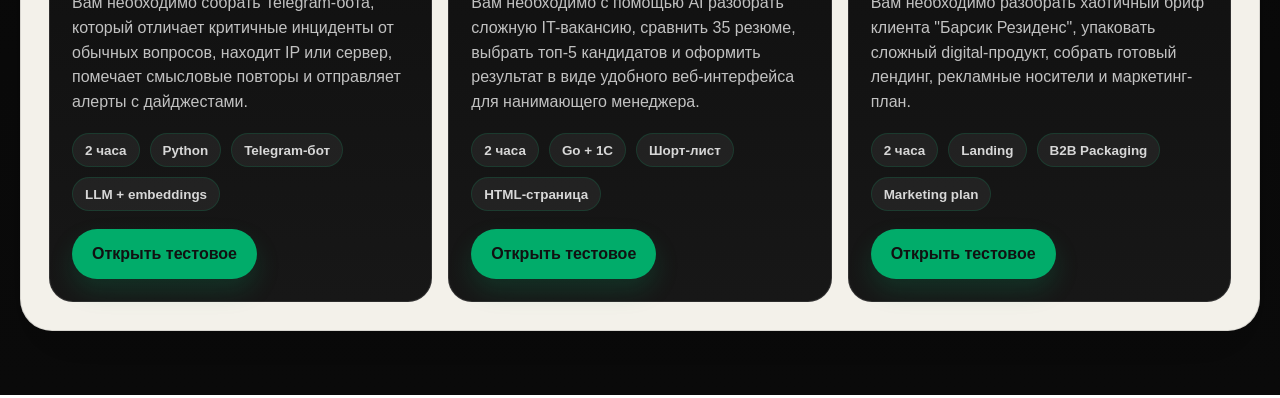
==== commit 3c0c2de1: "Expand HR intern test to 35 resumes" ====
--- a/Тестовое для Руководителя проектов/index.html
+++ b/Тестовое для Руководителя проектов/index.html
@@ -175,7 +175,7 @@
             <h3>HR-стажер: шорт-лист</h3>
             <p class="role-copy">
               Вам необходимо с помощью AI разобрать сложную IT-вакансию,
-              сравнить 15 резюме, выбрать топ-5 кандидатов и оформить результат
+              сравнить 35 резюме, выбрать топ-5 кандидатов и оформить результат
               в виде удобного веб-интерфейса для нанимающего менеджера.
             </p>
             <div class="role-meta">
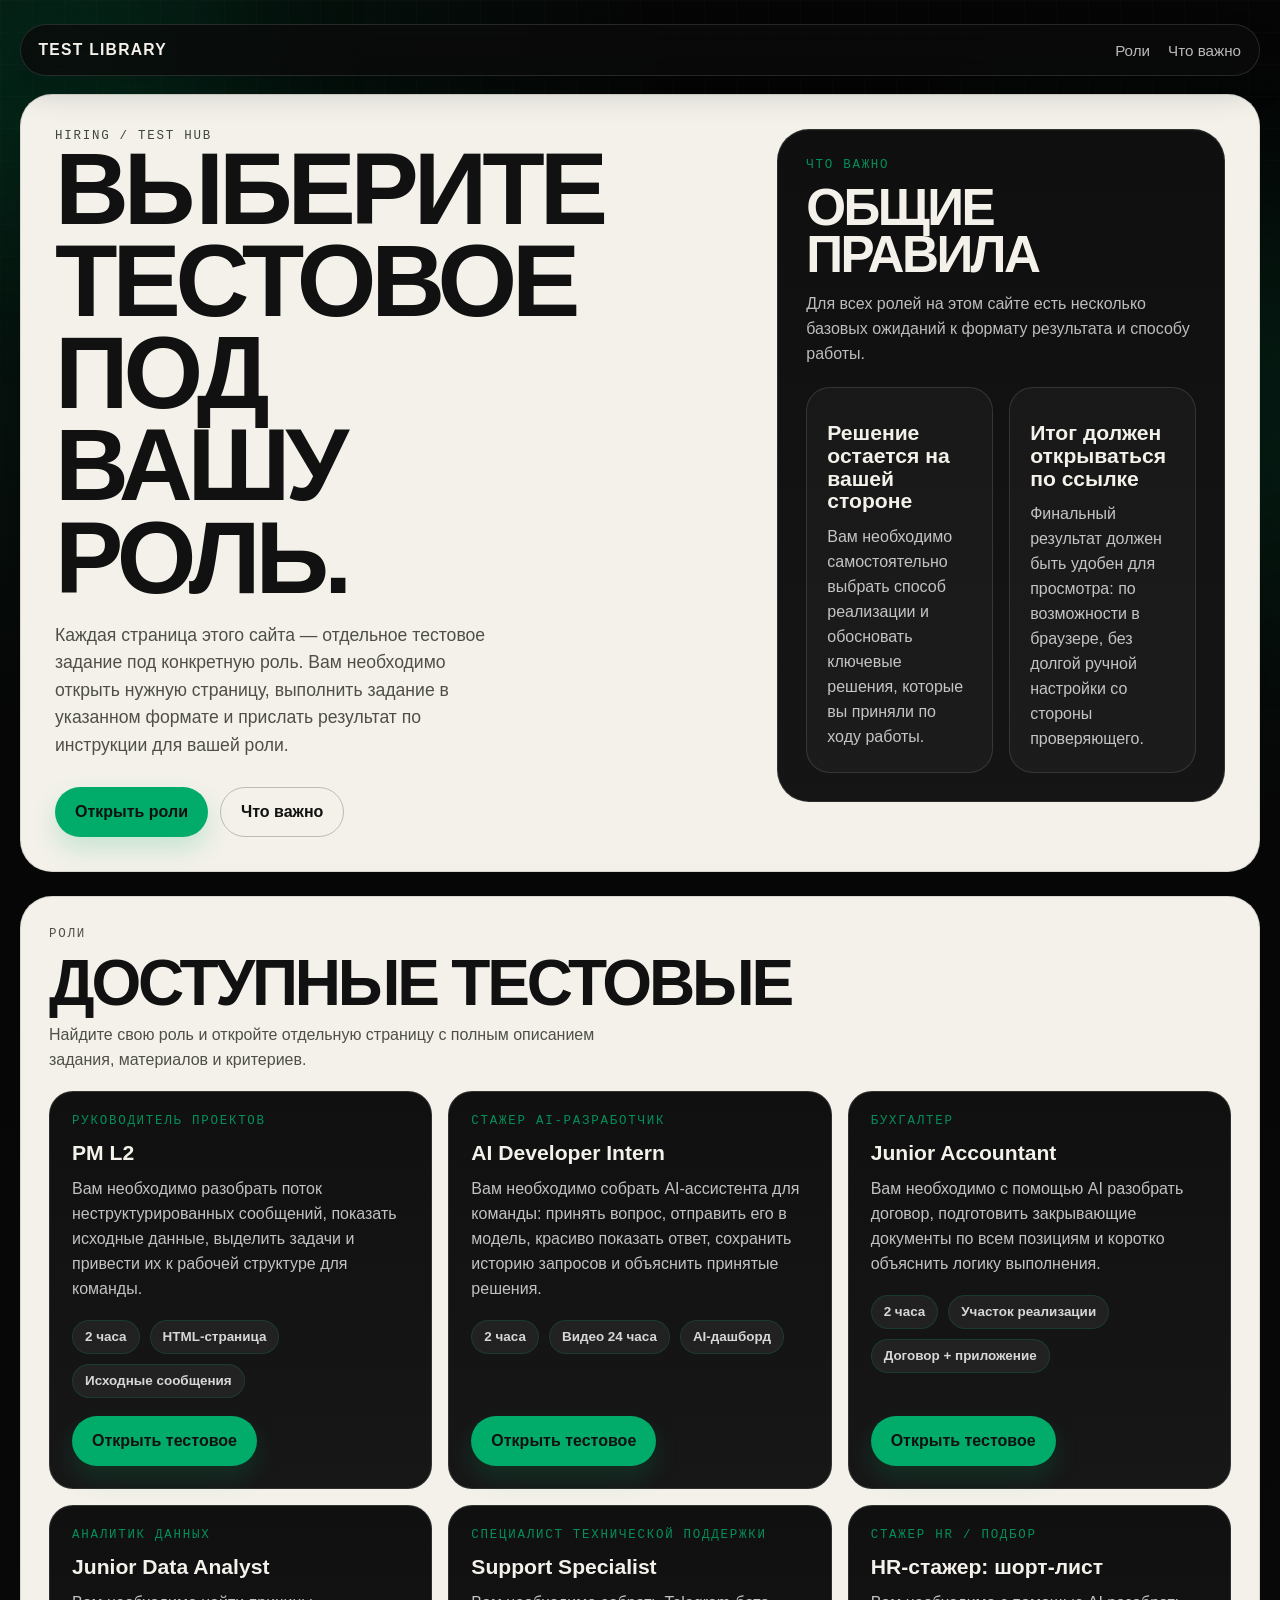
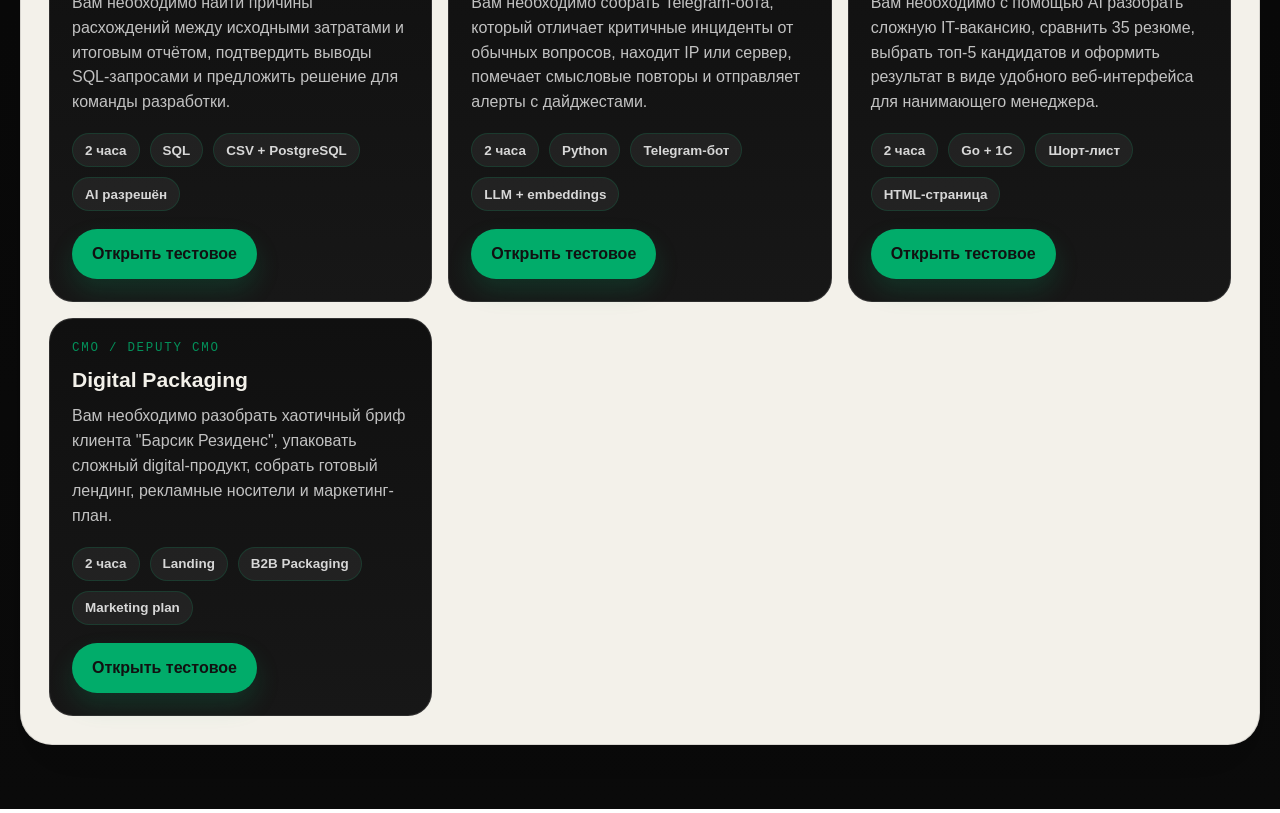
==== commit 7c891d22: "Add Junior Data Analyst assignment" ====
--- a/Тестовое для Руководителя проектов/index.html
+++ b/Тестовое для Руководителя проектов/index.html
@@ -149,6 +149,27 @@
           </article>
 
           <article class="role-card">
+            <p class="panel-kicker">Аналитик данных</p>
+            <h3>Junior Data Analyst</h3>
+            <p class="role-copy">
+              Вам необходимо найти причины расхождений между исходными
+              затратами и итоговым отчётом, подтвердить выводы SQL-запросами
+              и предложить решение для команды разработки.
+            </p>
+            <div class="role-meta">
+              <span class="role-chip">2 часа</span>
+              <span class="role-chip">SQL</span>
+              <span class="role-chip">CSV + PostgreSQL</span>
+              <span class="role-chip">AI разрешён</span>
+            </div>
+            <div class="role-links">
+              <a class="button button-primary" href="./junior-data-analyst.html">
+                Открыть тестовое
+              </a>
+            </div>
+          </article>
+
+          <article class="role-card">
             <p class="panel-kicker">Специалист технической поддержки</p>
             <h3>Support Specialist</h3>
             <p class="role-copy">
